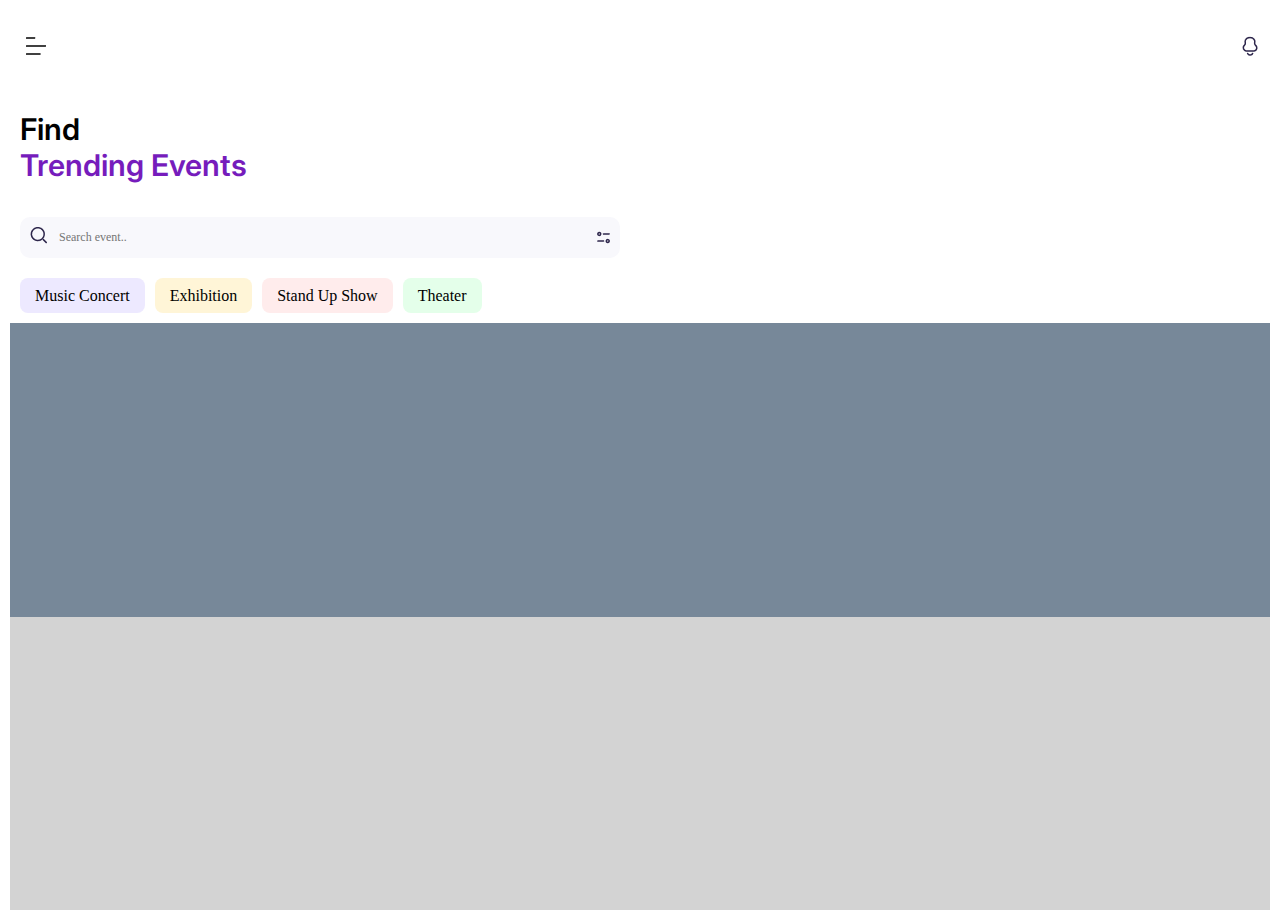
==== index.html @ 4ffada7b "ci: :construction: Nav from Home page is almost done" ====
<!DOCTYPE html>
<html lang="en">
<head>
    <meta charset="UTF-8">
    <meta name="viewport" content="width=device-width, initial-scale=1.0">
    <link rel="stylesheet" href="css\style.css">
    <title>Document</title>
</head>
<body>
    <section class="NAV">
        <section class="HEADER">
            <div class="image-box"><img src="storage/img/Menu.png" alt="Image 1"></div>
            <div class="image-box"><img src="storage/img/Notification 5.png" alt="Image 2"></div>
        </section>
        <h1 class="TITLE">
            <span class="find">Find</span>
            <span class="trending-events">Trending Events</span>
        </h1>
        <section class="SORT">
            <div class="search-box">
                <span class="icon"><img src="storage/img/Search.png" alt="Image 3"></span>
                <input type="text" placeholder="Search event..">
                <span class="icon filter"><img src="storage/img/Vector.png" alt="Image 4"></span>
            </div>
            <div class="category">
                <button>Music Concert</button>
                <button>Exhibition</button>
                <button>Stand Up Show</button>
                <button>Theater</button>
            </div>
        </section>
    </section>
    <section class="TRENDING">

    </section>
    <section class="NEAR">
        
    </section>
</body>
</html>
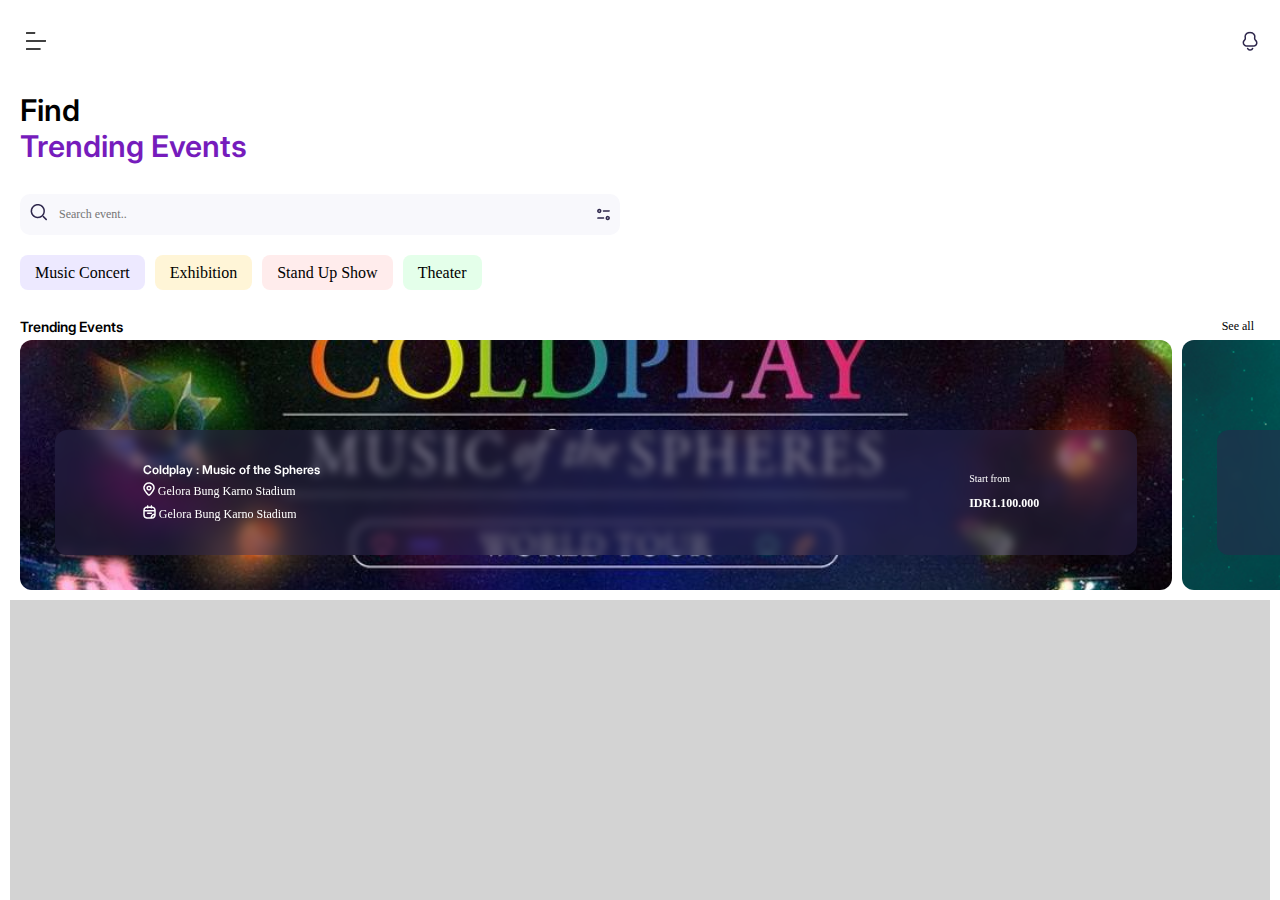
==== commit 3e73ea45: "ci: :construction: Nav and trending sections of home page done." ====
--- a/index.html
+++ b/index.html
@@ -30,8 +30,53 @@
             </div>
         </section>
     </section>
+
     <section class="TRENDING">
-
+        <div class="CARDS-header">
+            <h2>Trending Events</h2>
+            <button class="see-all">See all</button>
+        </div>
+        <div class="carousel">
+            <div class="carousel-item">
+                <div class="blur-overlay">
+                    <div class="info">
+                        <h3>Coldplay : Music of the Spheres</h3>
+                        <div class="location">
+                            <span class="icon"><img src="storage/img/Location.png" alt="Image 3"></span>
+                            <p>Gelora Bung Karno Stadium</p>
+                        </div>
+                        <div class="date">
+                            <span class="icon"><img src="storage/img/Calendar.png" alt="Image 3"></span>
+                            <p>Gelora Bung Karno Stadium</p>
+                        </div>
+                    </div>
+                    <div class="price">
+                        <p>Start from</p>
+                        <h3>IDR1.100.000</h3>
+                    </div>
+                </div>
+            </div>
+    
+            <div class="carousel-item">
+                <div class="blur-overlay">
+                    <div class="info">
+                        <h3>Coldplay : Music of the Spheres</h3>
+                        <div class="location">
+                            <span class="icon"><img src="storage/img/Location.png" alt="Image 3"></span>
+                            <p>Gelora Bung Karno Stadium</p>
+                        </div>
+                        <div class="date">
+                            <span class="icon"><img src="storage/img/Calendar.png" alt="Image 3"></span>
+                            <p>Gelora Bung Karno Stadium</p>
+                        </div>
+                    </div>
+                    <div class="price">
+                        <p>Start from</p>
+                        <h3>IDR1.100.000</h3>
+                    </div>
+                </div>
+            </div>
+        </div>
     </section>
     <section class="NEAR">
         
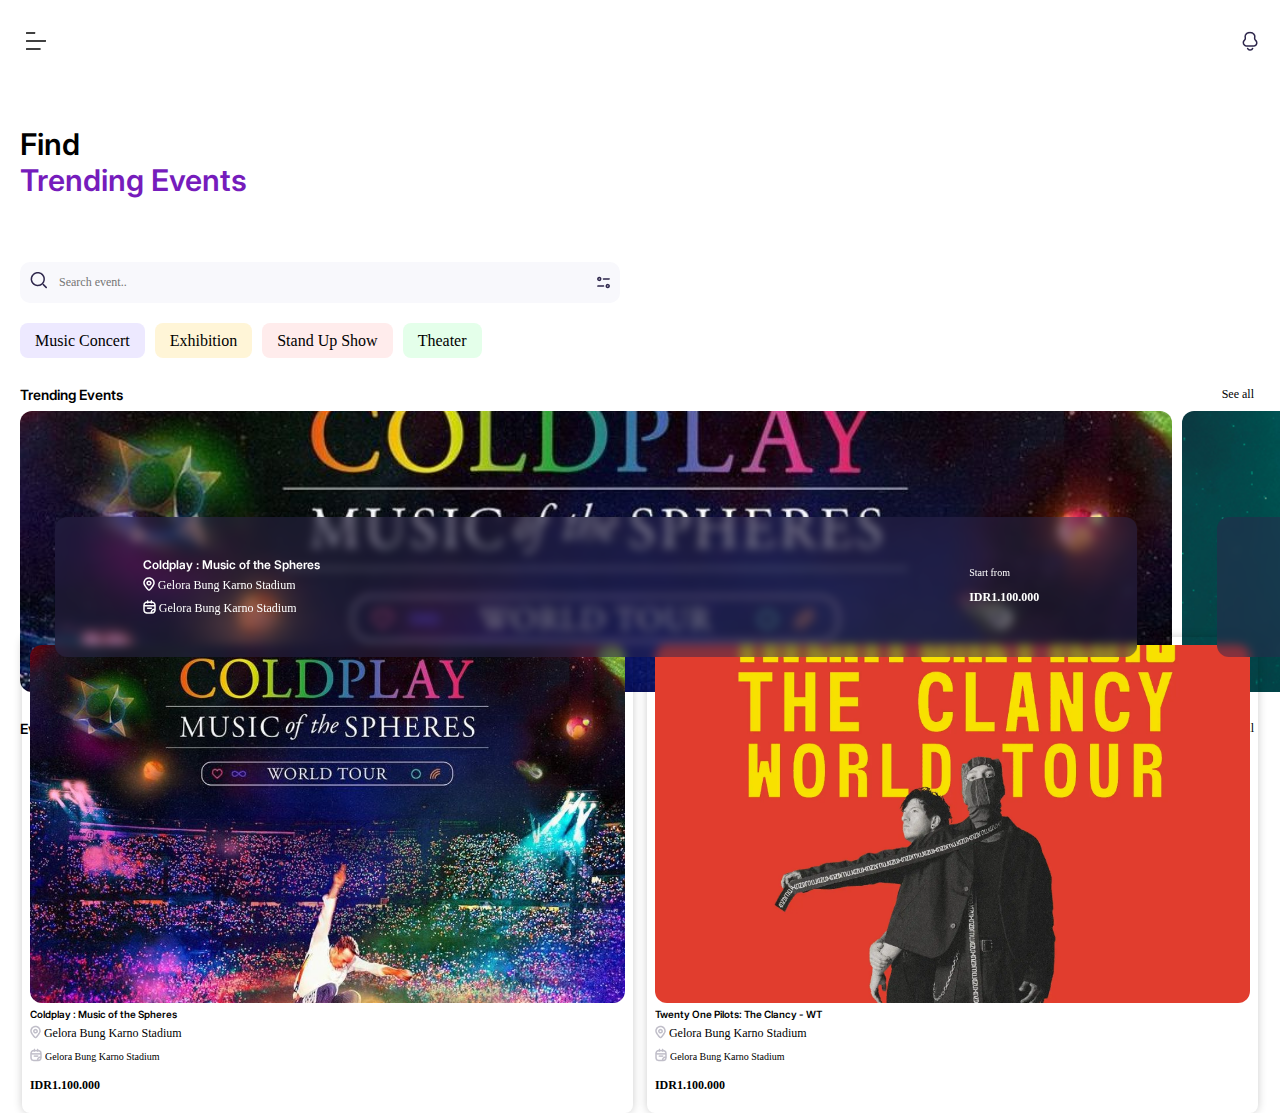
==== commit 2c7a7150: "ci: :construction: Home page ready" ====
--- a/index.html
+++ b/index.html
@@ -78,8 +78,53 @@
             </div>
         </div>
     </section>
+
     <section class="NEAR">
-        
+        <div class="CARDS-header">
+            <h2>Events Near You</h2>
+            <button class="see-all">See all</button>
+        </div>
+        <div class="near-events">
+            <div class="MUSE">
+
+                <div class="image-box"></div>
+                
+                <div class="info2">
+                    <h3>Coldplay : Music of the Spheres</h3>
+                    <div class="location">
+                        <span class="icon"><img src="storage/img/Location2.png" alt="Image 3"></span>
+                        <p>Gelora Bung Karno Stadium</p>
+                    </div>
+                    <div class="date2">
+                        <span class="icon"><img src="storage/img/Calendar2.png" alt="Image 3"></span>
+                        <p>Gelora Bung Karno Stadium</p>
+                    </div>
+                </div>
+                <div class="price2">
+                    <h3>IDR1.100.000</h3>
+                </div>
+            </div>
+    
+            <div class="TOP">
+
+                <div class="image-box"></div>
+                
+                <div class="info2">
+                    <h3>Twenty One Pilots: The Clancy - WT</h3>
+                    <div class="location">
+                        <span class="icon"><img src="storage/img/Location2.png" alt="Image 3"></span>
+                        <p>Gelora Bung Karno Stadium</p>
+                    </div>
+                    <div class="date2">
+                        <span class="icon"><img src="storage/img/Calendar2.png" alt="Image 3"></span>
+                        <p>Gelora Bung Karno Stadium</p>
+                    </div>
+                </div>
+                <div class="price2">
+                    <h3>IDR1.100.000</h3>
+                </div>
+            </div>
+        </div>        
     </section>
 </body>
 </html>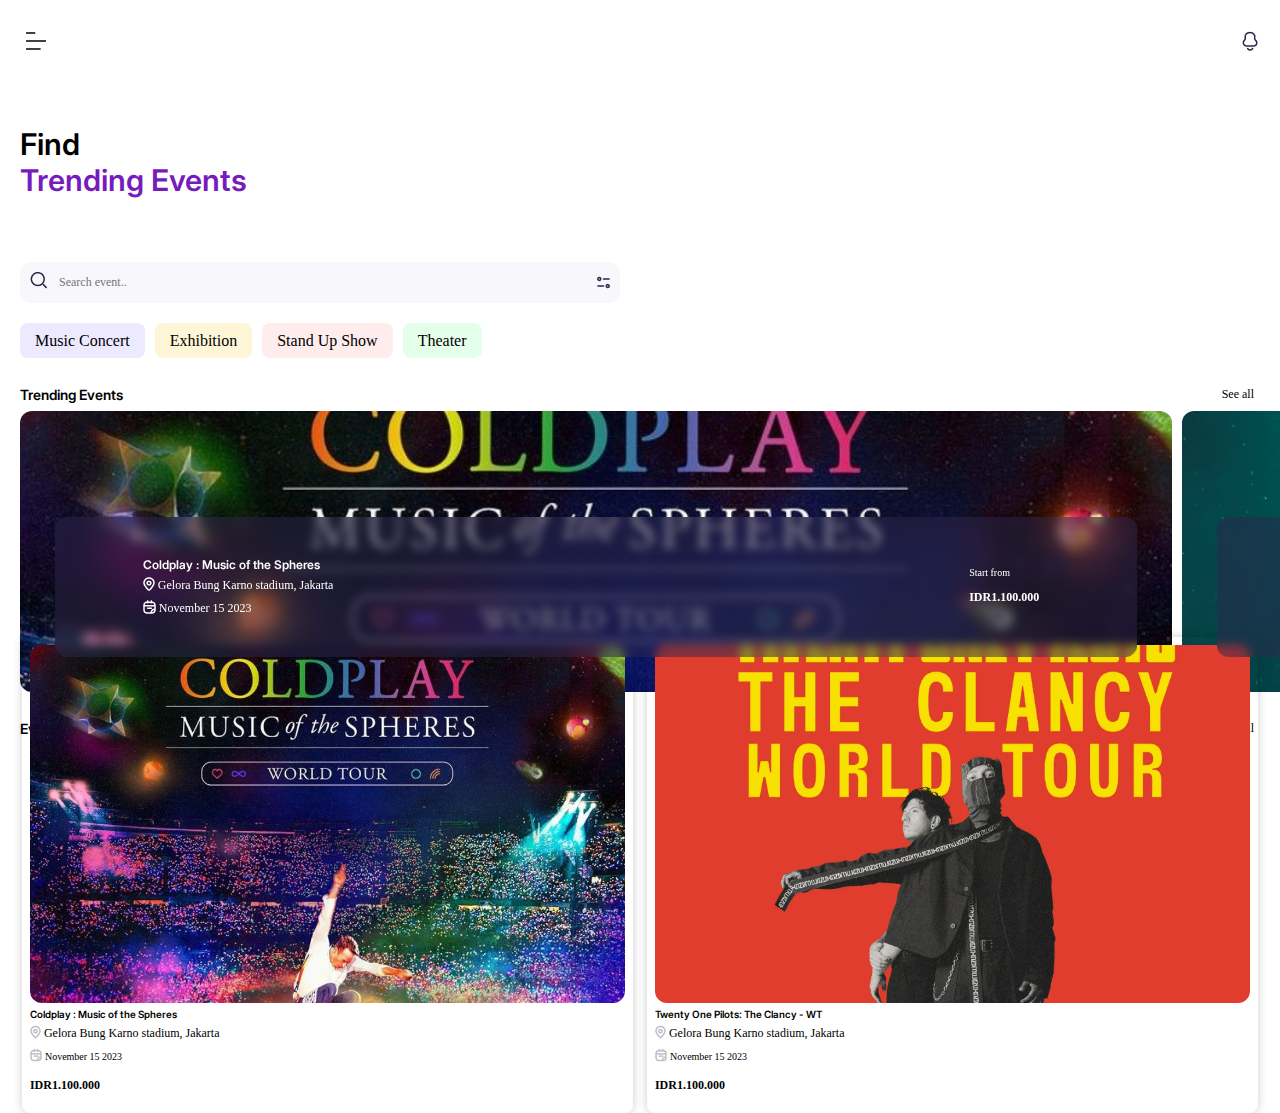
==== commit 6d776758: "ci: :construction: Just started the "detail" view" ====
--- a/index.html
+++ b/index.html
@@ -43,11 +43,11 @@
                         <h3>Coldplay : Music of the Spheres</h3>
                         <div class="location">
                             <span class="icon"><img src="storage/img/Location.png" alt="Image 3"></span>
-                            <p>Gelora Bung Karno Stadium</p>
+                            <p>Gelora Bung Karno stadium, Jakarta</p>
                         </div>
                         <div class="date">
                             <span class="icon"><img src="storage/img/Calendar.png" alt="Image 3"></span>
-                            <p>Gelora Bung Karno Stadium</p>
+                            <p>November 15 2023</p>
                         </div>
                     </div>
                     <div class="price">
@@ -63,11 +63,11 @@
                         <h3>Coldplay : Music of the Spheres</h3>
                         <div class="location">
                             <span class="icon"><img src="storage/img/Location.png" alt="Image 3"></span>
-                            <p>Gelora Bung Karno Stadium</p>
+                            <p>Gelora Bung Karno stadium, Jakarta</p>
                         </div>
                         <div class="date">
                             <span class="icon"><img src="storage/img/Calendar.png" alt="Image 3"></span>
-                            <p>Gelora Bung Karno Stadium</p>
+                            <p>November 15 2023</p>
                         </div>
                     </div>
                     <div class="price">
@@ -93,11 +93,11 @@
                     <h3>Coldplay : Music of the Spheres</h3>
                     <div class="location">
                         <span class="icon"><img src="storage/img/Location2.png" alt="Image 3"></span>
-                        <p>Gelora Bung Karno Stadium</p>
+                        <p>Gelora Bung Karno stadium, Jakarta</p>
                     </div>
                     <div class="date2">
                         <span class="icon"><img src="storage/img/Calendar2.png" alt="Image 3"></span>
-                        <p>Gelora Bung Karno Stadium</p>
+                        <p>November 15 2023</p>
                     </div>
                 </div>
                 <div class="price2">
@@ -113,11 +113,11 @@
                     <h3>Twenty One Pilots: The Clancy - WT</h3>
                     <div class="location">
                         <span class="icon"><img src="storage/img/Location2.png" alt="Image 3"></span>
-                        <p>Gelora Bung Karno Stadium</p>
+                        <p>Gelora Bung Karno stadium, Jakarta</p>
                     </div>
                     <div class="date2">
                         <span class="icon"><img src="storage/img/Calendar2.png" alt="Image 3"></span>
-                        <p>Gelora Bung Karno Stadium</p>
+                        <p>November 15 2023</p>
                     </div>
                 </div>
                 <div class="price2">
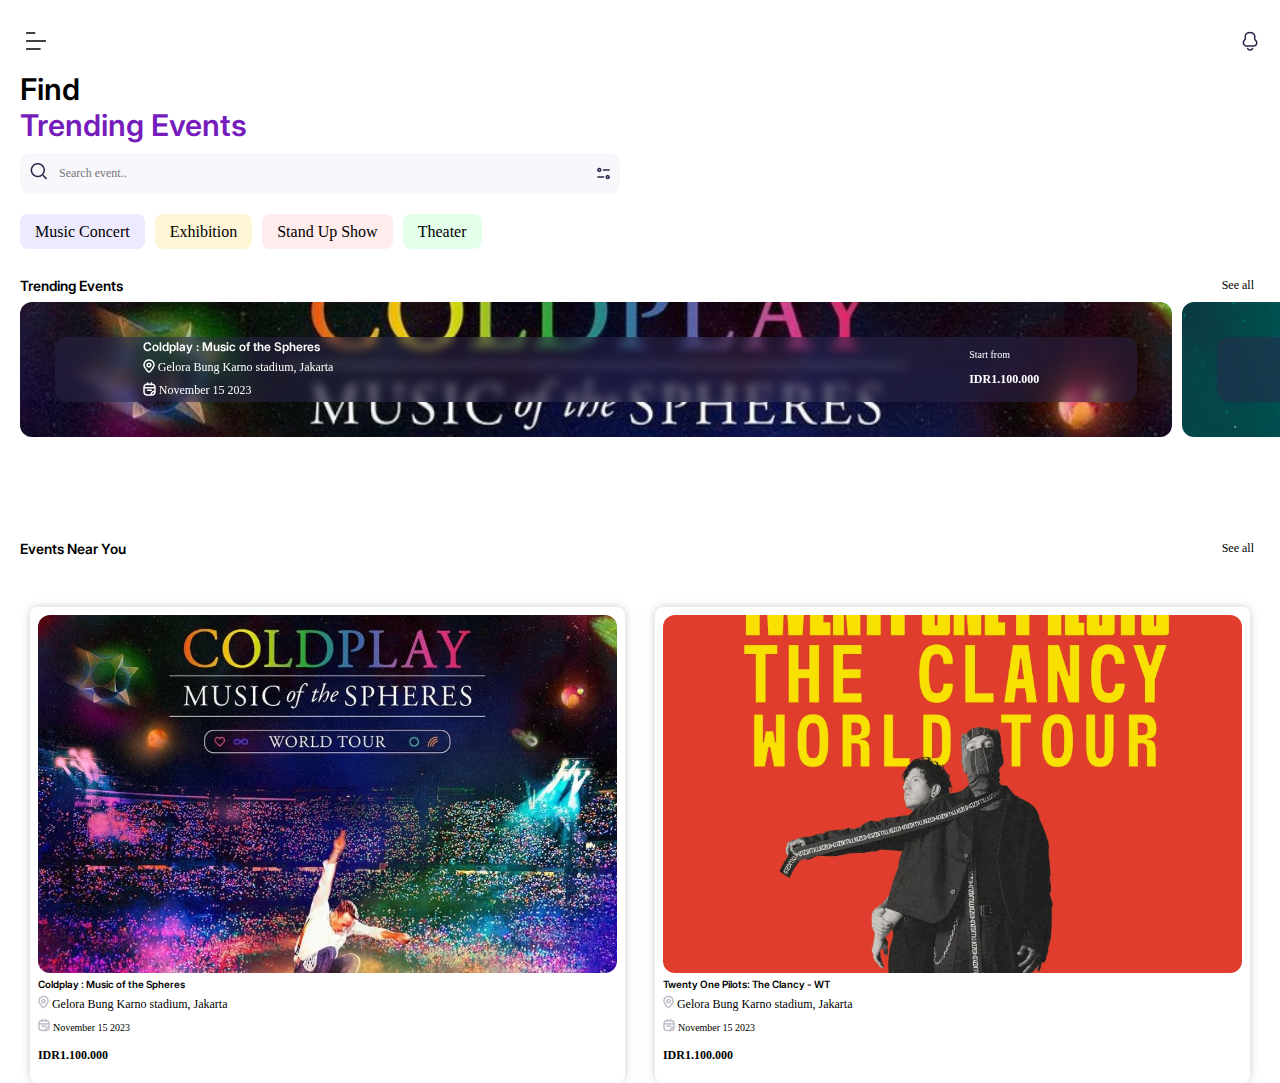
==== commit 263f6f0e: "ci: :construction: Added redirect for coldplay" ====
--- a/index.html
+++ b/index.html
@@ -37,7 +37,7 @@
             <button class="see-all">See all</button>
         </div>
         <div class="carousel">
-            <div class="carousel-item">
+            <div onclick="window.location.href='views/detail.html'" class="carousel-item">
                 <div class="blur-overlay">
                     <div class="info">
                         <h3>Coldplay : Music of the Spheres</h3>
@@ -85,7 +85,7 @@
             <button class="see-all">See all</button>
         </div>
         <div class="near-events">
-            <div class="MUSE">
+            <div onclick="window.location.href='views/detail.html'" class="ColdP">
 
                 <div class="image-box"></div>
                 
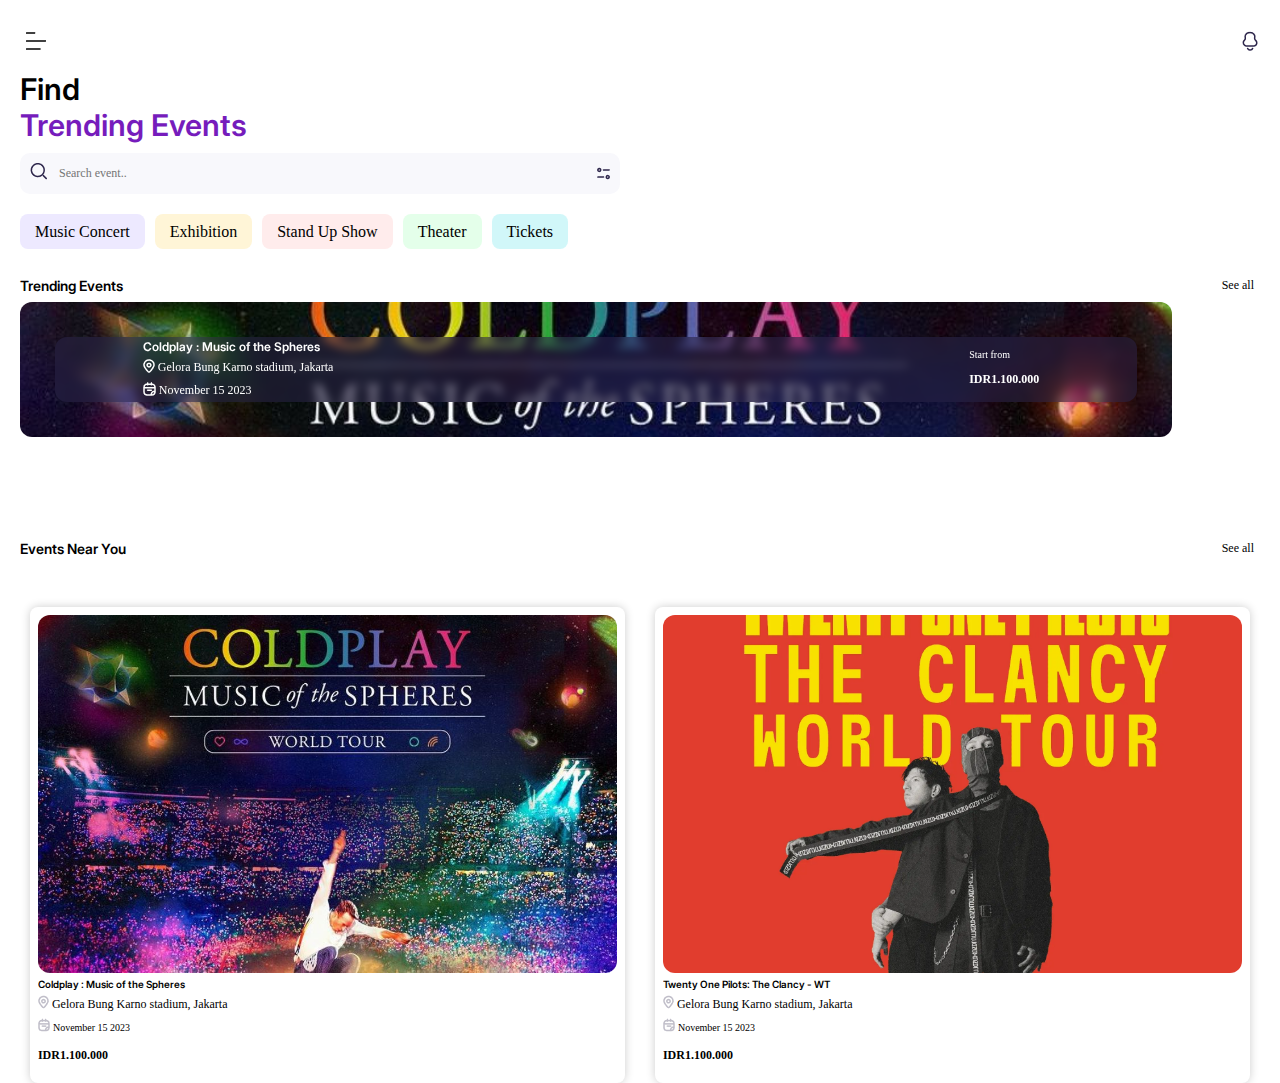
==== commit 9c4b9007: "ci: :construction: "tickets" view almost done" ====
--- a/index.html
+++ b/index.html
@@ -27,6 +27,7 @@
                 <button>Exhibition</button>
                 <button>Stand Up Show</button>
                 <button>Theater</button>
+                <button onclick="location.href='views/tickets.html'">Tickets</button>
             </div>
         </section>
     </section>
@@ -37,7 +38,7 @@
             <button class="see-all">See all</button>
         </div>
         <div class="carousel">
-            <div onclick="window.location.href='views/detail.html'" class="carousel-item">
+            <div onclick="window.location.href='views/detailCP.html'" class="carousel-item">
                 <div class="blur-overlay">
                     <div class="info">
                         <h3>Coldplay : Music of the Spheres</h3>
@@ -85,7 +86,7 @@
             <button class="see-all">See all</button>
         </div>
         <div class="near-events">
-            <div onclick="window.location.href='views/detail.html'" class="ColdP">
+            <div onclick="window.location.href='views/detailCP.html'" class="ColdP">
 
                 <div class="image-box"></div>
                 
